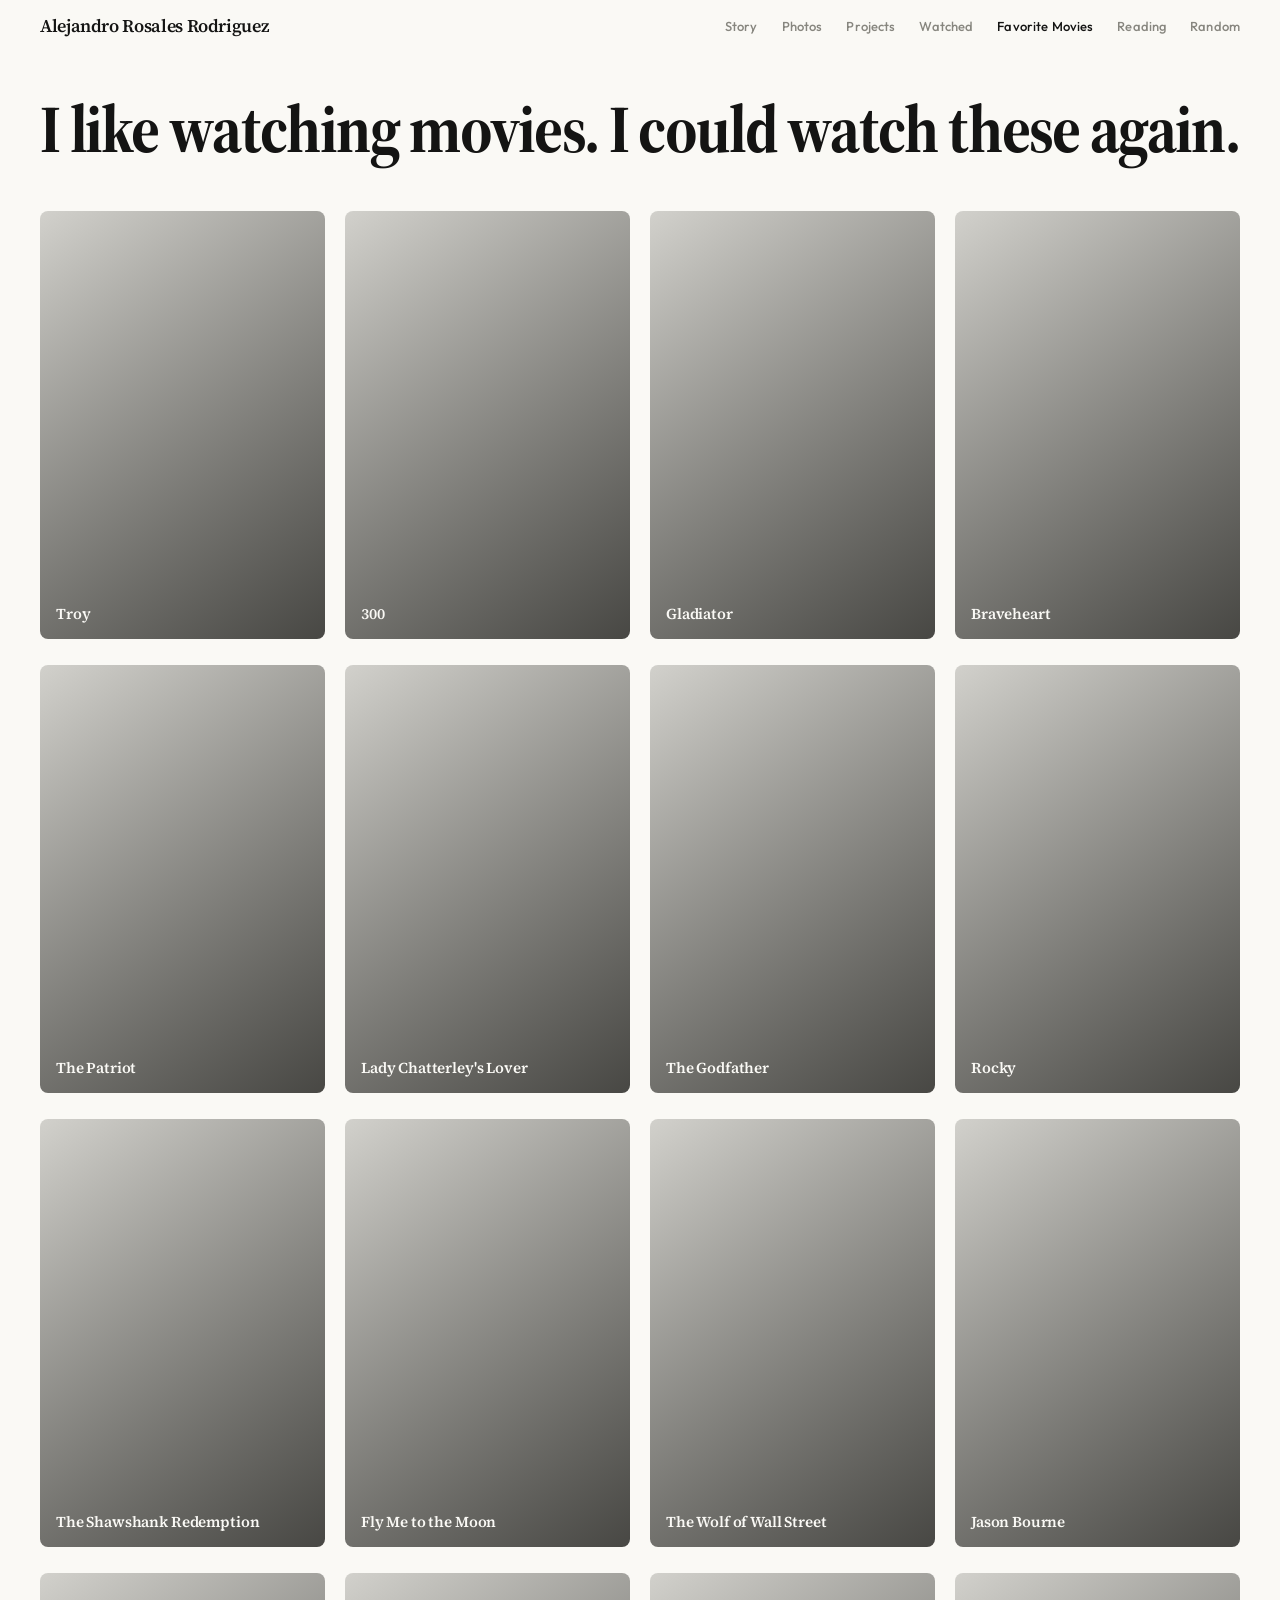
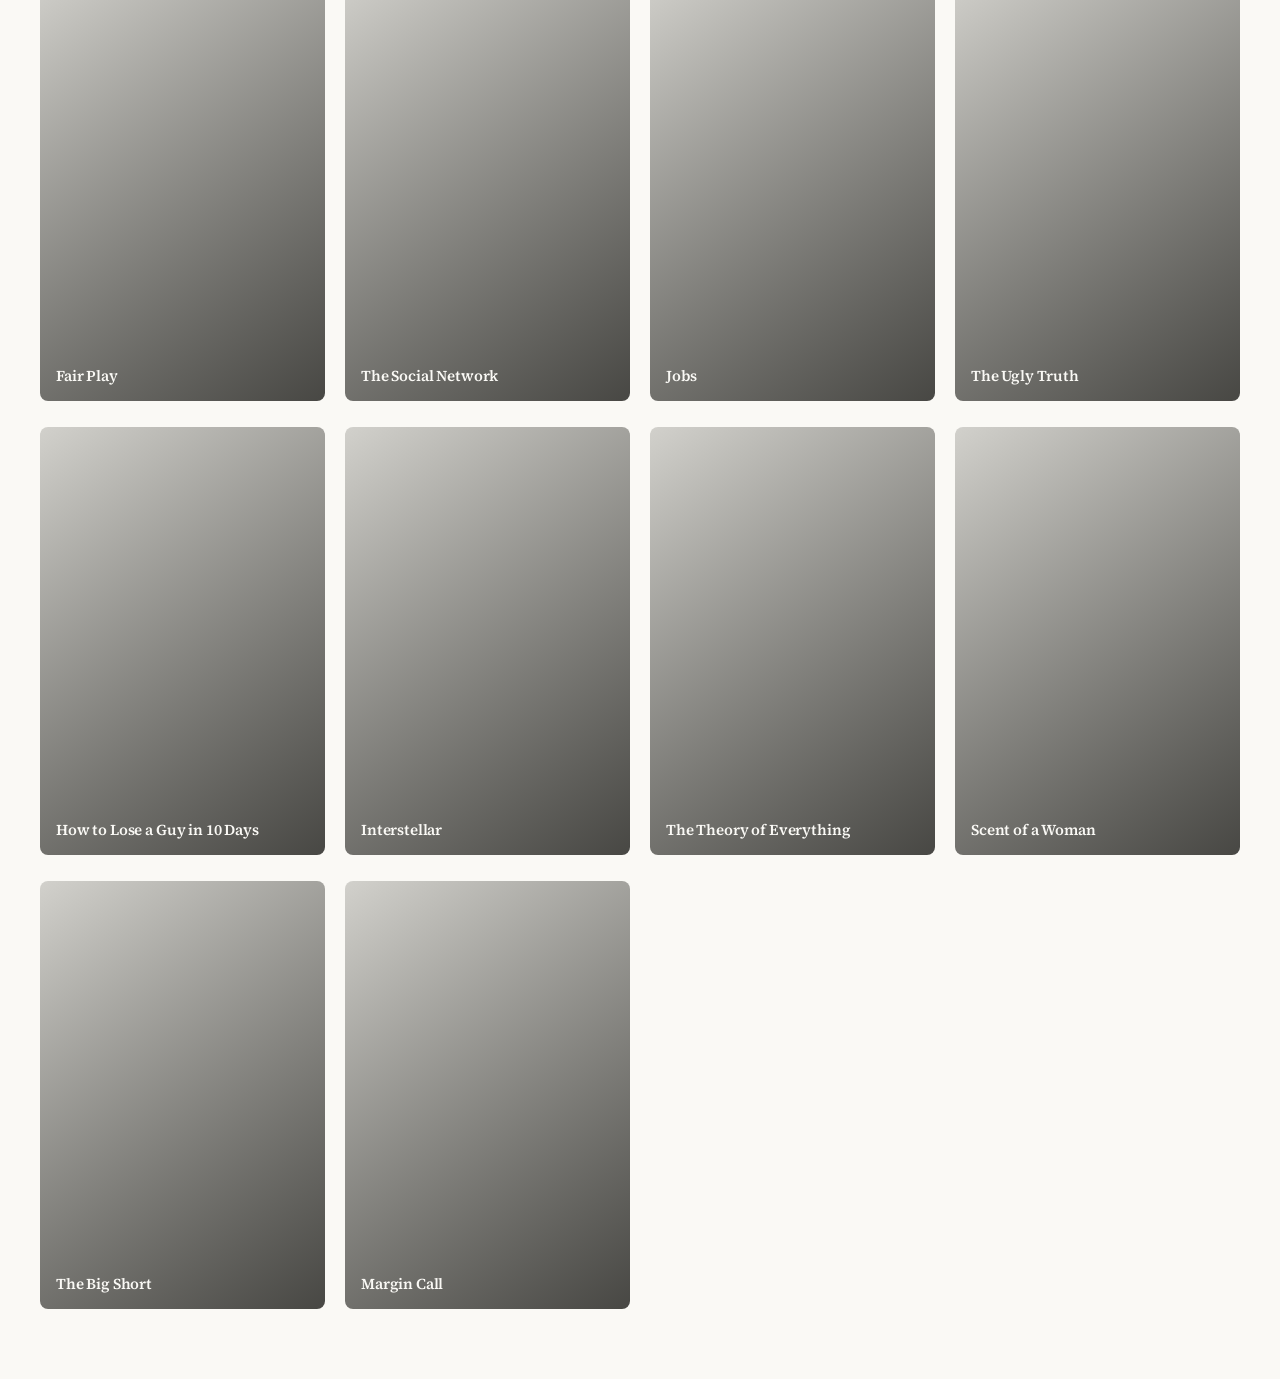
==== favorite-movies/index.html @ 3bde3559 "Posters: freeze tile size while modal is open" ====
<!DOCTYPE html>
<html lang="en">
<head>
  <link rel="icon" href="/favicon.ico" sizes="any">
  <link rel="icon" type="image/png" sizes="32x32" href="/favicon-32.png">
  <link rel="icon" type="image/png" sizes="16x16" href="/favicon-16.png">
  <link rel="apple-touch-icon" href="/apple-touch-icon.png">
  <meta charset="utf-8">
  <meta name="viewport" content="width=device-width, initial-scale=1">
  <title>Favorite Movies — Alejandro Rosales Rodriguez</title>
  <link rel="preconnect" href="https://fonts.googleapis.com">
  <link rel="preconnect" href="https://fonts.gstatic.com" crossorigin>
  <link href="https://fonts.googleapis.com/css2?family=Outfit:wght@400;500;600&family=Source+Serif+4:opsz,wght@8..60,400;8..60,600;8..60,700&display=swap" rel="stylesheet">
  <link rel="stylesheet" href="/css/site.css?v=feel9">
</head>
<body>
  <nav class="site-nav" aria-label="Primary">
    <a class="nav-mark" href="/">Alejandro Rosales Rodriguez</a>
    <ul class="nav-links">
      <li><a href="/story/">Story</a></li>
      <li><a href="/photos/">Photos</a></li>
      <li><a href="/projects/">Projects</a></li>
      <li><a href="/watched/">Watched</a></li>
      <li><a href="/favorite-movies/" class="is-active" aria-current="page">Favorite Movies</a></li>
      <li><a href="/reading/">Reading</a></li>
      <li><a href="/random/">Random</a></li>
    </ul>
  </nav>
  <main class="page page--watched page--favorites">
    <div class="favorites-statement-wrap" role="group" aria-label="I like watching movies. I could watch these again.">
      <svg class="favorites-statement-svg" viewBox="0 0 1000 86" width="100%" preserveAspectRatio="xMidYMid meet" overflow="visible" aria-hidden="true" focusable="false">
        <text x="0" y="63" textLength="1000" lengthAdjust="spacingAndGlyphs" font-family="'Source Serif 4', Georgia, serif" font-size="56" font-weight="700" letter-spacing="-1.5">I like watching movies. I could watch these again.</text>
      </svg>
    </div>
    <ul class="poster-grid" id="poster-grid" aria-label="Favorite movies"></ul>
  </main>

  <div class="modal" id="movie-modal" aria-hidden="true" role="dialog" aria-modal="true" aria-labelledby="modal-title">
    <button type="button" class="modal-backdrop" id="modal-backdrop" tabindex="-1" aria-label="Close"></button>
    <div class="modal-panel">
      <button type="button" class="modal-close" id="modal-close" aria-label="Close">&times;</button>
      <h2 class="modal-title" id="modal-title"></h2>
      <p class="modal-year" id="modal-year"></p>
      <p class="modal-note" id="modal-note" hidden></p>
    </div>
  </div>

  <script src="/js/favorites.js?v=feel9" defer></script>
</body>
</html>
---- css/site.css ----
/* Design tokens — Alejandro Rosales Rodriguez */
:root {
  --bg: #FAF9F5;
  --ink: #141413;
  --muted: #87867F;
  --clay: #D97757;

  --font-serif: "Source Serif 4", "Source Serif Pro", Georgia, serif;
  --font-sans: Outfit, system-ui, -apple-system, sans-serif;

  --nav-h: 3.25rem;
  --pad-x: clamp(1.25rem, 4vw, 2.5rem);
  --radius-poster: 8px;
  --ease: cubic-bezier(0.22, 1, 0.36, 1);
}

*,
*::before,
*::after {
  box-sizing: border-box;
}

html {
  -webkit-text-size-adjust: 100%;
  scroll-behavior: smooth;
}

body {
  margin: 0;
  min-height: 100vh;
  background: var(--bg);
  color: var(--ink);
  font-family: var(--font-sans);
  font-weight: 400;
  font-size: 15px;
  line-height: 1.5;
  -webkit-font-smoothing: antialiased;
  -moz-osx-font-smoothing: grayscale;
}

a {
  color: inherit;
  text-decoration: none;
}

a:hover {
  color: var(--ink);
}

img {
  max-width: 100%;
  display: block;
}

/* ——— Thin nav ——— */
.site-nav {
  position: sticky;
  top: 0;
  z-index: 40;
  display: flex;
  align-items: center;
  justify-content: space-between;
  gap: 1rem;
  height: var(--nav-h);
  padding: 0 var(--pad-x);
  background: color-mix(in srgb, var(--bg) 92%, transparent);
  backdrop-filter: blur(10px);
  -webkit-backdrop-filter: blur(10px);
}

.nav-mark {
  font-family: var(--font-serif);
  font-size: 1.125rem;
  font-weight: 600;
  letter-spacing: -0.02em;
  line-height: 1;
  color: var(--ink);
  white-space: nowrap;
  flex-shrink: 0;
}

.nav-links {
  display: flex;
  align-items: center;
  gap: clamp(0.85rem, 2.5vw, 1.5rem);
  list-style: none;
  margin: 0;
  padding: 0;
}

.nav-links a {
  font-family: var(--font-sans);
  font-size: 0.8125rem;
  font-weight: 500;
  letter-spacing: 0.01em;
  color: var(--muted);
  transition: color 0.2s var(--ease);
}

.nav-links a:hover {
  color: var(--ink);
}

.nav-links a.is-active {
  color: var(--ink);
}

/* ——— Page shells ——— */
.page {
  padding: 0 var(--pad-x) 4rem;
}

.page--home,
.page--stub {
  display: flex;
  flex-direction: column;
  min-height: calc(100vh - var(--nav-h));
  justify-content: center;
  padding-bottom: 6rem;
}

.quiet-line {
  font-family: var(--font-serif);
  font-size: clamp(1.25rem, 3vw, 1.75rem);
  font-weight: 400;
  letter-spacing: -0.02em;
  color: var(--muted);
  margin: 0;
  max-width: 28ch;
}

.quiet-line a {
  color: var(--ink);
  border-bottom: 1px solid color-mix(in srgb, var(--ink) 25%, transparent);
  transition: border-color 0.2s var(--ease);
}

.quiet-line a:hover {
  border-bottom-color: var(--ink);
}

.quiet-empty {
  font-family: var(--font-sans);
  font-size: 0.875rem;
  color: var(--muted);
  margin: 0;
  letter-spacing: 0.02em;
}

/* ——— Movies: no H1, headerless ——— */
.page--movies,
.page--watchlist,
.page--watched {
  padding-top: 1.5rem;
}

.poster-grid {
  display: grid;
  grid-template-columns: repeat(2, 1fr);
  gap: clamp(0.75rem, 2vw, 1.25rem);
  list-style: none;
  margin: 0;
  padding: 0;
}

@media (min-width: 720px) {
  .poster-grid {
    grid-template-columns: repeat(4, minmax(0, 1fr));
  }
}

.poster-card {
  position: relative;
  margin: 0;
  padding: 0;
  border: 0;
  background: transparent;
  cursor: pointer;
  width: 100%;
  text-align: left;
  font: inherit;
  color: inherit;
  -webkit-tap-highlight-color: transparent;
}

.poster-frame {
  position: relative;
  width: 100%;
  aspect-ratio: 2 / 3;
  border-radius: var(--radius-poster);
  overflow: hidden;
  border: 0;
  outline: none;
  box-shadow: none;
  background: color-mix(in srgb, var(--muted) 18%, var(--bg));
  transform: scale(1);
  /* Release / settle — Apple ease-out */
  transition: transform 200ms cubic-bezier(0.22, 1, 0.36, 1);
}

@media (hover: hover) and (pointer: fine) {
  .poster-card:hover .poster-frame {
    transform: scale(1.015);
    transition-duration: 240ms;
  }
}

.poster-card:focus-visible {
  outline: none;
}

.poster-card:focus-visible .poster-frame {
  transform: scale(1.015);
  outline: 2px solid var(--clay);
  outline-offset: 3px;
}

/* Press overrides hover — snappy in, no filter/shadow */
.poster-card.is-pressed .poster-frame,
.poster-card.is-pressed:hover .poster-frame,
.poster-card:active .poster-frame {
  transform: scale(0.97);
  transition-duration: 80ms;
  transition-timing-function: cubic-bezier(0.25, 0.1, 0.25, 1);
}

/* While modal is open: freeze all poster sizes — no hover/press jump under the dim */
body.modal-open .poster-card .poster-frame,
body.modal-open .poster-card:hover .poster-frame,
body.modal-open .poster-card:active .poster-frame,
body.modal-open .poster-card.is-pressed .poster-frame,
body.modal-open .poster-card:focus-visible .poster-frame {
  transform: scale(1);
  transition: none;
}


.poster-frame img {
  width: 100%;
  height: 100%;
  object-fit: cover;
  border: 0;
  display: block;
}

/* Gradient placeholder when poster fails / missing */
.poster-placeholder {
  width: 100%;
  height: 100%;
  display: flex;
  align-items: flex-end;
  padding: 1rem;
  background: linear-gradient(
    145deg,
    color-mix(in srgb, var(--muted) 35%, var(--bg)),
    color-mix(in srgb, var(--ink) 55%, var(--muted))
  );
}

.poster-placeholder::after {
  content: attr(data-title);
  font-family: var(--font-serif);
  font-size: clamp(0.75rem, 1.8vw, 0.95rem);
  font-weight: 600;
  color: var(--bg);
  line-height: 1.25;
  letter-spacing: -0.01em;
}

/* ——— Detail modal ——— */
.modal {
  position: fixed;
  inset: 0;
  z-index: 60;
  display: flex;
  align-items: center;
  justify-content: center;
  padding: 1.5rem;
  opacity: 0;
  visibility: hidden;
  pointer-events: none;
  transition: opacity 0.25s var(--ease), visibility 0.25s var(--ease);
}

.modal.is-open {
  opacity: 1;
  visibility: visible;
  pointer-events: auto;
}

.modal-backdrop {
  position: absolute;
  inset: 0;
  background: color-mix(in srgb, var(--ink) 35%, transparent);
  border: 0;
  cursor: pointer;
  padding: 0;
}

.modal-panel {
  position: relative;
  z-index: 1;
  width: min(100%, 22rem);
  background: var(--bg);
  border-radius: 14px;
  padding: 1.75rem 1.5rem 1.5rem;
  box-shadow: 0 24px 64px color-mix(in srgb, var(--ink) 20%, transparent);
  transform: translateY(8px) scale(0.98);
  transition: transform 0.3s var(--ease);
}

.modal.is-open .modal-panel {
  transform: none;
}

.modal-title {
  font-family: var(--font-serif);
  font-size: 1.375rem;
  font-weight: 600;
  letter-spacing: -0.025em;
  line-height: 1.2;
  margin: 0 0 0.35rem;
  color: var(--ink);
}

.modal-year {
  font-family: var(--font-sans);
  font-size: 0.8125rem;
  font-weight: 500;
  color: var(--muted);
  margin: 0 0 1rem;
}

.modal-note {
  font-family: var(--font-sans);
  font-size: 0.875rem;
  color: var(--ink);
  margin: 0;
  line-height: 1.55;
}

.modal-close {
  position: absolute;
  top: 0.75rem;
  right: 0.75rem;
  width: 2rem;
  height: 2rem;
  border: 0;
  background: transparent;
  color: var(--muted);
  font-size: 1.25rem;
  line-height: 1;
  cursor: pointer;
  border-radius: 6px;
  display: flex;
  align-items: center;
  justify-content: center;
  transition: color 0.15s var(--ease), background 0.15s var(--ease);
}

.modal-close:hover {
  color: var(--ink);
  background: color-mix(in srgb, var(--muted) 15%, transparent);
}

.sr-only {
  position: absolute;
  width: 1px;
  height: 1px;
  padding: 0;
  margin: -1px;
  overflow: hidden;
  clip: rect(0, 0, 0, 0);
  white-space: nowrap;
  border: 0;
}

.movies-status {
  font-family: var(--font-sans);
  font-size: 0.875rem;
  color: var(--muted);
  margin: 2rem 0 0;
}

body.modal-open {
  overflow: hidden;
}

/* ——— Filter row + expand-left search (Designer) ——— */
.filter-row {
  display: grid;
  grid-template-columns: minmax(0, 1fr) auto;
  align-items: start;
  column-gap: 1rem;
  row-gap: 0.65rem;
  padding: 0.75rem 0 1.25rem;
}

.filter-row__cats,
.watch-filter {
  display: flex;
  flex-wrap: wrap;
  align-items: center;
  gap: 0.5rem 0.875rem;
  min-width: 0;
  padding: 0;
  margin: 0;
}

.watch-filter button {
  appearance: none;
  -webkit-appearance: none;
  margin: 0;
  padding: 0;
  border: 0;
  background: transparent;
  font-family: var(--font-sans);
  font-size: 0.8125rem;
  font-weight: 500;
  letter-spacing: 0.01em;
  line-height: 28px;
  color: var(--muted);
  cursor: pointer;
  transition: color 0.2s var(--ease);
  -webkit-tap-highlight-color: transparent;
}

.watch-filter button:hover {
  color: var(--ink);
}

.watch-filter button.is-active {
  color: var(--ink);
}

.watch-filter button:focus-visible {
  outline: 2px solid var(--clay);
  outline-offset: 3px;
  border-radius: 2px;
}

.search {
  grid-column: 2;
  grid-row: 1;
  display: flex;
  flex-direction: row-reverse;
  align-items: center;
  justify-self: end;
  align-self: start;
  height: 28px;
  width: max-content;
  max-width: min(320px, 70vw);
  position: relative;
  z-index: 2;
}

.search__toggle {
  flex: 0 0 auto;
  width: 28px;
  height: 28px;
  display: inline-flex;
  align-items: center;
  justify-content: center;
  margin: 0;
  padding: 0;
  border: 0;
  background: transparent;
  color: var(--ink);
  opacity: 0.55;
  cursor: pointer;
  line-height: 0;
  transition: opacity 0.2s var(--ease), color 0.2s var(--ease);
  -webkit-tap-highlight-color: transparent;
}

.search__toggle:hover,
.search[data-open="true"] .search__toggle {
  opacity: 1;
  color: var(--ink);
}

.search__toggle:focus-visible {
  outline: 2px solid var(--clay);
  outline-offset: 3px;
  border-radius: 2px;
}

.search__toggle svg {
  display: block;
  width: 18px;
  height: 18px;
  flex-shrink: 0;
}

.search__field {
  display: grid;
  grid-template-columns: 0fr;
  transition: grid-template-columns 220ms var(--ease);
  overflow: hidden;
}

.search[data-open="true"] .search__field {
  grid-template-columns: 1fr;
}

.search[data-open="false"] .search__field {
  pointer-events: none;
}

.search__field-inner {
  min-width: 0;
  overflow: hidden;
  position: relative;
  display: flex;
  align-items: center;
}

.search__input {
  width: clamp(160px, 28vw, 260px);
  max-width: 100%;
  height: 32px;
  box-sizing: border-box;
  margin: 0 4px 0 0;
  padding: 0 28px 0 8px;
  border: 0;
  border-bottom: 1px solid color-mix(in srgb, var(--ink) 18%, transparent);
  border-radius: 0;
  background: transparent;
  color: var(--ink);
  font-family: var(--font-sans);
  font-size: 0.875rem;
  font-weight: 500;
  line-height: 1;
  outline: none;
  -webkit-appearance: none;
  appearance: none;
}

.search__input::-webkit-search-decoration,
.search__input::-webkit-search-cancel-button {
  -webkit-appearance: none;
  appearance: none;
  display: none;
}

.search__input::placeholder {
  color: var(--muted);
  opacity: 1;
}

.search__input:focus {
  border-bottom-color: color-mix(in srgb, var(--ink) 45%, transparent);
}

.search__clear {
  position: absolute;
  right: 0;
  top: 50%;
  transform: translateY(-50%);
  width: 28px;
  height: 28px;
  margin: 0;
  padding: 0;
  border: 0;
  background: transparent;
  color: var(--muted);
  font-size: 1.125rem;
  line-height: 1;
  cursor: pointer;
  -webkit-tap-highlight-color: transparent;
}

.search__clear:hover {
  color: var(--ink);
}


/* ——— Favorite Movies statement ——— */
.page--favorites .favorites-statement-wrap {
  width: 100%;
  margin: 0 0 2rem;
  overflow: visible;
}

.page--favorites .favorites-statement-svg {
  display: block;
  width: 100%;
  height: auto;
  overflow: visible;
}

.page--favorites .favorites-statement-svg text {
  fill: var(--ink);
}

/* ——— Reading ——— */
.page--reading {
  padding-top: 1.5rem;
  padding-bottom: 3rem;
}

.reading-grid {
  display: grid;
  grid-template-columns: repeat(2, minmax(0, 1fr));
  gap: 1rem;
  list-style: none;
  margin: 0;
  padding: 0;
}

.reading-grid > li {
  min-width: 0;
  max-width: 100%;
}

.reading-card {
  display: flex;
  flex-direction: column;
  gap: 0.55rem;
  min-width: 0;
  color: inherit;
  text-decoration: none;
  -webkit-tap-highlight-color: transparent;
}

.reading-card:hover {
  color: inherit;
}

.reading-cover {
  position: relative;
  width: 100%;
  aspect-ratio: 2 / 3;
  border-radius: 8px;
  overflow: hidden;
  background: color-mix(in srgb, var(--muted) 18%, var(--bg));
  transition: transform 0.3s var(--ease);
}

.reading-card:hover .reading-cover {
  transform: scale(1.01);
}

.reading-cover img {
  width: 100%;
  height: 100%;
  max-width: 100%;
  object-fit: cover;
  object-position: center top;
  display: block;
  border: 0;
}

.reading-meta {
  display: flex;
  flex-direction: column;
  gap: 0.1rem;
  min-width: 0;
}

.reading-title {
  margin: 0;
  font-family: var(--font-sans);
  font-weight: 600;
  font-size: 0.875rem;
  line-height: 1.3;
  color: var(--ink);
  white-space: nowrap;
  overflow: hidden;
  text-overflow: ellipsis;
}

.reading-author,
.reading-date {
  margin: 0;
  font-family: var(--font-sans);
  font-weight: 400;
  font-size: 0.75rem;
  line-height: 1.3;
  color: var(--muted);
  white-space: nowrap;
  overflow: hidden;
  text-overflow: ellipsis;
}

@media (min-width: 720px) {
  .reading-grid {
    grid-template-columns: repeat(4, minmax(0, 1fr));
    gap: 1.125rem;
  }
}

@media (min-width: 1100px) {
  .reading-grid {
    grid-template-columns: repeat(5, minmax(0, 1fr));
    gap: 1.25rem;
  }
}
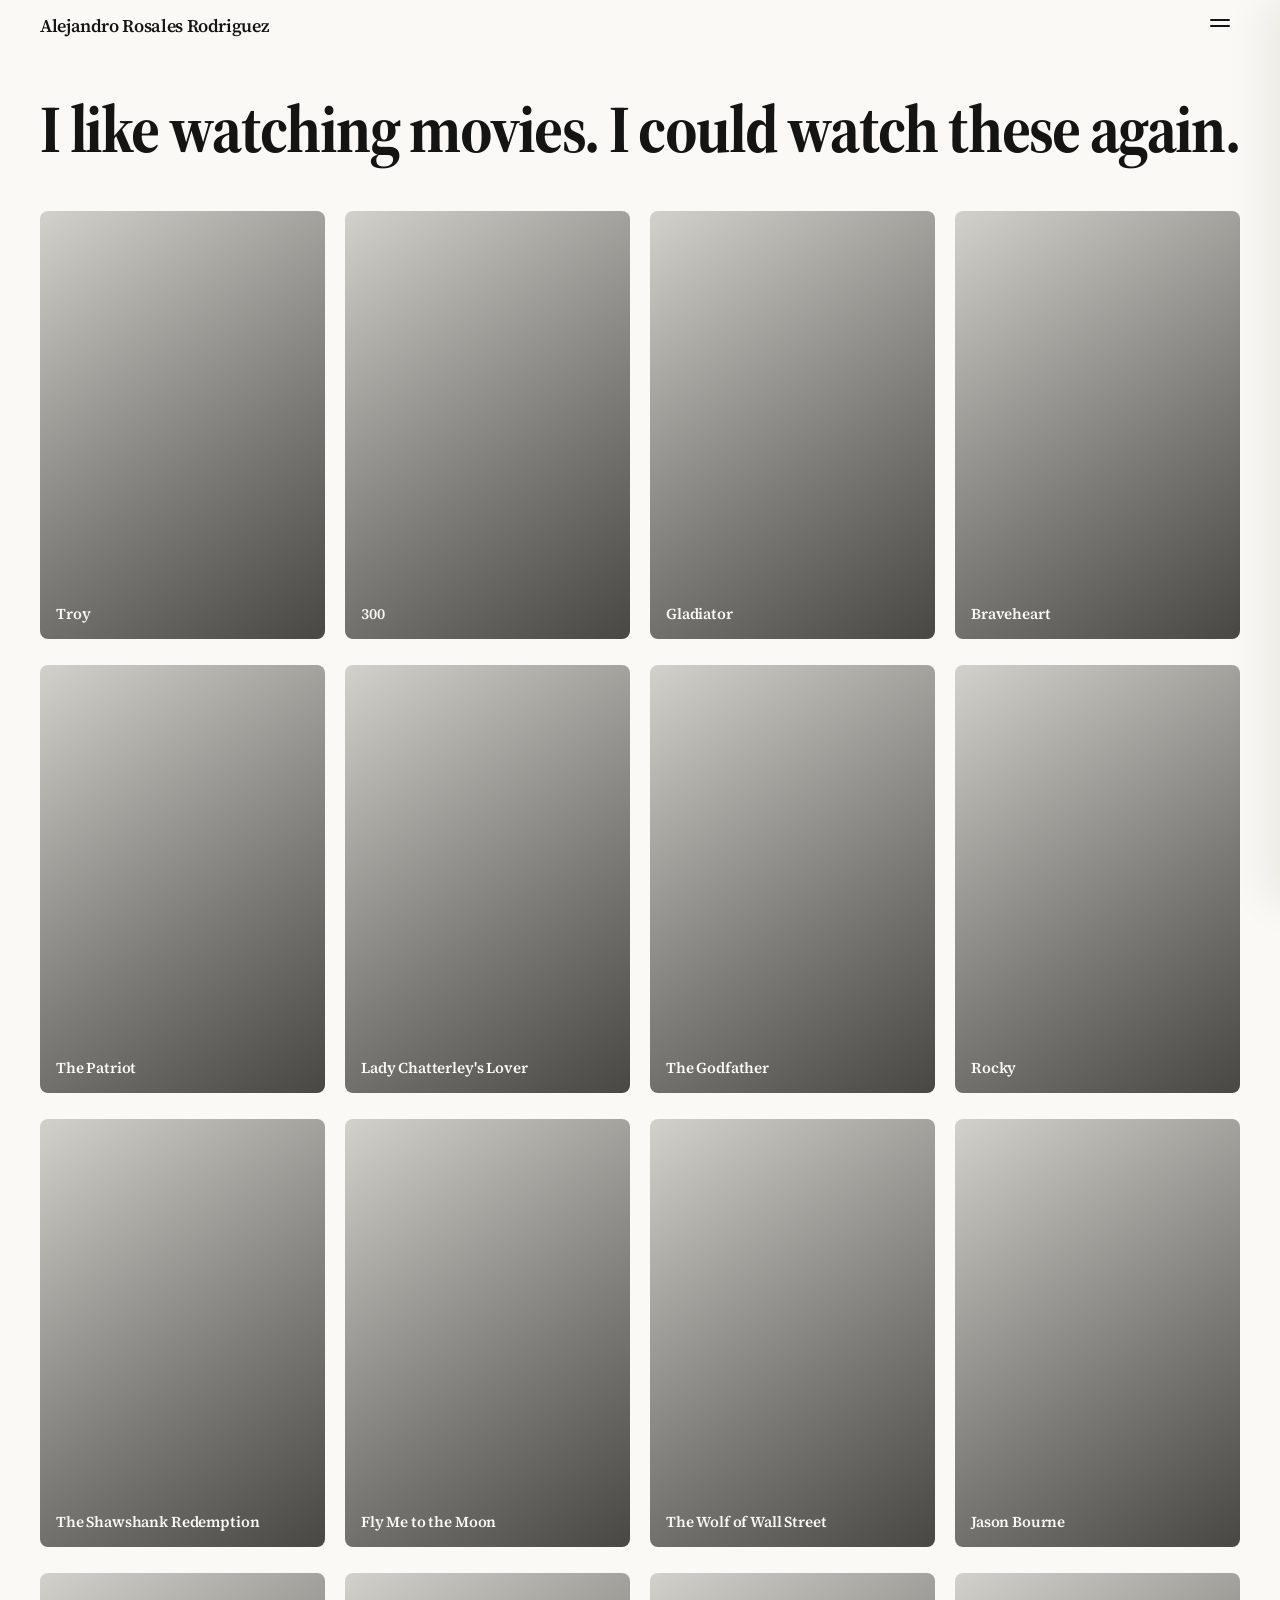
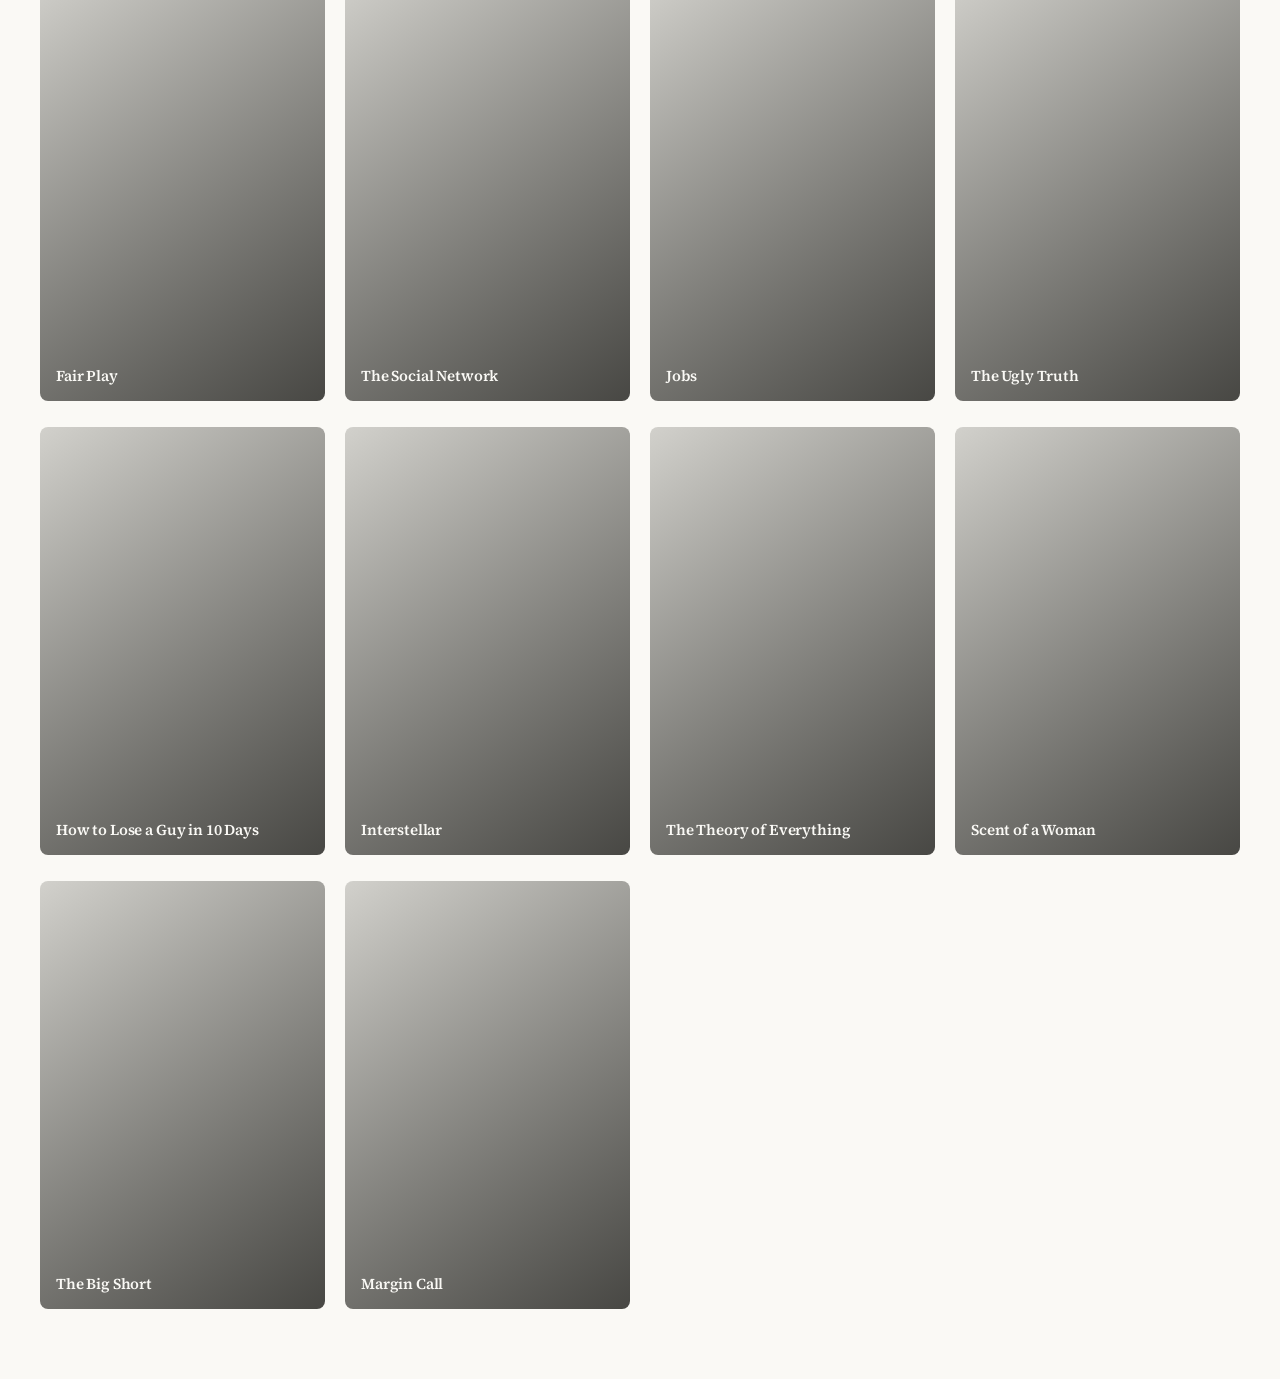
==== commit 746e14f9: "Home landing + right drawer nav; add Technology/Teaching Spanish/Music/Travel" ====
--- a/favorite-movies/index.html
+++ b/favorite-movies/index.html
@@ -7,25 +7,36 @@
   <link rel="apple-touch-icon" href="/apple-touch-icon.png">
   <meta charset="utf-8">
   <meta name="viewport" content="width=device-width, initial-scale=1">
-  <title>Favorite Movies — Alejandro Rosales Rodriguez</title>
+  <title>Alejandro Rosales Rodriguez</title>
   <link rel="preconnect" href="https://fonts.googleapis.com">
   <link rel="preconnect" href="https://fonts.gstatic.com" crossorigin>
   <link href="https://fonts.googleapis.com/css2?family=Outfit:wght@400;500;600&family=Source+Serif+4:opsz,wght@8..60,400;8..60,600;8..60,700&display=swap" rel="stylesheet">
-  <link rel="stylesheet" href="/css/site.css?v=feel9">
+  <link rel="stylesheet" href="/css/site.css?v=sidebar1">
 </head>
 <body>
   <nav class="site-nav" aria-label="Primary">
     <a class="nav-mark" href="/">Alejandro Rosales Rodriguez</a>
-    <ul class="nav-links">
-      <li><a href="/story/">Story</a></li>
-      <li><a href="/photos/">Photos</a></li>
-      <li><a href="/projects/">Projects</a></li>
-      <li><a href="/watched/">Watched</a></li>
-      <li><a href="/favorite-movies/" class="is-active" aria-current="page">Favorite Movies</a></li>
-      <li><a href="/reading/">Reading</a></li>
-      <li><a href="/random/">Random</a></li>
-    </ul>
+    <button type="button" class="nav-toggle" id="nav-toggle" aria-expanded="false" aria-controls="site-drawer" aria-label="Open menu">
+      <span class="nav-toggle__bars" aria-hidden="true"></span>
+    </button>
   </nav>
+  <div class="nav-drawer" id="site-drawer" aria-hidden="true">
+    <button type="button" class="nav-drawer__backdrop" id="nav-backdrop" tabindex="-1" aria-label="Close menu"></button>
+    <aside class="nav-drawer__panel" role="dialog" aria-modal="true" aria-label="Menu">
+      <button type="button" class="nav-drawer__close" id="nav-close" aria-label="Close menu">&times;</button>
+      <ul class="nav-drawer__links">
+        <li><a href="/story/">Story</a></li>
+        <li><a href="/technology/">Technology</a></li>
+        <li><a href="/teaching-spanish/">Teaching Spanish</a></li>
+        <li><a href="/music/">Music</a></li>
+        <li><a href="/travel/">Travel</a></li>
+        <li><a href="/projects/">Projects</a></li>
+        <li><a href="/watched/">Watched</a></li>
+        <li><a href="/favorite-movies/" class="is-active" aria-current="page">Favorite Movies</a></li>
+        <li><a href="/reading/">Reading</a></li>
+      </ul>
+    </aside>
+  </div>
   <main class="page page--watched page--favorites">
     <div class="favorites-statement-wrap" role="group" aria-label="I like watching movies. I could watch these again.">
       <svg class="favorites-statement-svg" viewBox="0 0 1000 86" width="100%" preserveAspectRatio="xMidYMid meet" overflow="visible" aria-hidden="true" focusable="false">
@@ -45,6 +56,7 @@
     </div>
   </div>
 
-  <script src="/js/favorites.js?v=feel9" defer></script>
+  <script src="/js/favorites.js?v=feel11" defer></script>
+  <script src="/js/nav.js?v=sidebar1" defer></script>
 </body>
 </html>
--- a/css/site.css
+++ b/css/site.css
@@ -52,7 +52,7 @@
   display: block;
 }
 
-/* ——— Thin nav ——— */
+/* ——— Thin nav + right drawer ——— */
 .site-nav {
   position: sticky;
   top: 0;
@@ -79,30 +79,132 @@
   flex-shrink: 0;
 }
 
-.nav-links {
-  display: flex;
+.nav-toggle {
+  display: inline-flex;
   align-items: center;
-  gap: clamp(0.85rem, 2.5vw, 1.5rem);
+  justify-content: center;
+  width: 2.5rem;
+  height: 2.5rem;
+  margin: 0;
+  padding: 0;
+  border: 0;
+  background: transparent;
+  color: var(--ink);
+  cursor: pointer;
+  -webkit-tap-highlight-color: transparent;
+}
+
+.nav-toggle__bars {
+  position: relative;
+  display: block;
+  width: 1.25rem;
+  height: 1.5px;
+  background: currentColor;
+  border-radius: 1px;
+}
+
+.nav-toggle__bars::before {
+  content: "";
+  position: absolute;
+  left: 0;
+  top: -6px;
+  width: 1.25rem;
+  height: 1.5px;
+  background: currentColor;
+  border-radius: 1px;
+}
+
+.nav-drawer {
+  position: fixed;
+  inset: 0;
+  z-index: 50;
+  pointer-events: none;
+}
+
+.nav-drawer.is-open {
+  pointer-events: auto;
+}
+
+.nav-drawer__backdrop {
+  position: absolute;
+  inset: 0;
+  margin: 0;
+  padding: 0;
+  border: 0;
+  background: color-mix(in srgb, var(--ink) 28%, transparent);
+  opacity: 0;
+  transition: opacity 220ms var(--ease);
+  cursor: pointer;
+}
+
+.nav-drawer.is-open .nav-drawer__backdrop {
+  opacity: 1;
+}
+
+.nav-drawer__panel {
+  position: absolute;
+  top: 0;
+  right: 0;
+  height: 100%;
+  width: min(20rem, 86vw);
+  background: var(--bg);
+  box-shadow: -12px 0 40px color-mix(in srgb, var(--ink) 8%, transparent);
+  padding: 1.25rem 1.5rem 2rem;
+  transform: translateX(100%);
+  transition: transform 280ms var(--ease);
+  display: flex;
+  flex-direction: column;
+}
+
+.nav-drawer.is-open .nav-drawer__panel {
+  transform: translateX(0);
+}
+
+.nav-drawer__close {
+  align-self: flex-end;
+  width: 2.25rem;
+  height: 2.25rem;
+  margin: 0 0 1rem;
+  padding: 0;
+  border: 0;
+  background: transparent;
+  color: var(--muted);
+  font-size: 1.5rem;
+  line-height: 1;
+  cursor: pointer;
+}
+
+.nav-drawer__close:hover {
+  color: var(--ink);
+}
+
+.nav-drawer__links {
   list-style: none;
   margin: 0;
   padding: 0;
-}
-
-.nav-links a {
+  display: flex;
+  flex-direction: column;
+  gap: 0.35rem;
+}
+
+.nav-drawer__links a {
+  display: block;
+  padding: 0.55rem 0.15rem;
   font-family: var(--font-sans);
-  font-size: 0.8125rem;
+  font-size: 1rem;
   font-weight: 500;
   letter-spacing: 0.01em;
   color: var(--muted);
   transition: color 0.2s var(--ease);
 }
 
-.nav-links a:hover {
-  color: var(--ink);
-}
-
-.nav-links a.is-active {
-  color: var(--ink);
+.nav-drawer__links a:hover,
+.nav-drawer__links a.is-active {
+  color: var(--ink);
+}
+
+body.nav-open {
+  overflow: hidden;
 }
 
 /* ——— Page shells ——— */
@@ -229,7 +331,17 @@
 body.modal-open .poster-card:hover .poster-frame,
 body.modal-open .poster-card:active .poster-frame,
 body.modal-open .poster-card.is-pressed .poster-frame,
-body.modal-open .poster-card:focus-visible .poster-frame {
+body.modal-open .poster-card:focus-visible .poster-frame,
+body.modal-open .reading-card .reading-cover,
+body.modal-open .reading-card:hover .reading-cover,
+body.modal-open .reading-card:active .reading-cover,
+body.modal-open .reading-card.is-pressed .reading-cover,
+body.modal-open .reading-card:focus-visible .reading-cover,
+body.modal-open .reading-top3__card .reading-cover,
+body.modal-open .reading-top3__card:hover .reading-cover,
+body.modal-open .reading-top3__card:active .reading-cover,
+body.modal-open .reading-top3__card.is-pressed .reading-cover,
+body.modal-open .reading-top3__card:focus-visible .reading-cover {
   transform: scale(1);
   transition: none;
 }
@@ -595,8 +707,185 @@
 
 /* ——— Reading ——— */
 .page--reading {
-  padding-top: 1.5rem;
+  padding-top: 0;
   padding-bottom: 3rem;
+}
+
+.reading-hero {
+  display: grid;
+  grid-template-columns: minmax(0, 1.15fr) minmax(0, 0.85fr);
+  gap: 32px;
+  align-items: stretch;
+  max-width: 1280px;
+  margin: 0 auto;
+  padding: 40px 28px 48px;
+}
+
+.reading-hero__statement {
+  margin: 0;
+  max-width: 14ch;
+  align-self: center;
+  font-family: "Source Serif 4", Georgia, serif;
+  font-weight: 700;
+  font-size: clamp(2.5rem, 6.5vw, 5.25rem);
+  line-height: 1.08;
+  letter-spacing: -0.02em;
+  color: #141413;
+}
+
+.reading-hero__photo {
+  margin: 0;
+  min-width: 0;
+}
+
+.reading-hero__photo img {
+  display: block;
+  width: 100%;
+  height: auto;
+  aspect-ratio: 5 / 6;
+  object-fit: cover;
+  object-position: 70% 40%;
+  border-radius: 10px;
+}
+
+@media (max-width: 899px) {
+  .reading-hero {
+    grid-template-columns: 1fr;
+    gap: 20px;
+    padding: 28px 16px 36px;
+  }
+
+  .reading-hero__statement {
+    align-self: start;
+    font-size: clamp(2rem, 9vw, 3rem);
+  }
+}
+
+.reading-top3 {
+  display: grid;
+  grid-template-columns: minmax(0, 1.5fr) minmax(0, 1fr);
+  gap: 32px;
+  align-items: stretch;
+  max-width: 1280px;
+  margin: 0 auto;
+  padding: 48px 28px 56px;
+}
+
+.reading-top3__covers {
+  display: grid;
+  grid-template-columns: repeat(3, minmax(0, 1fr));
+  gap: 15px;
+  list-style: none;
+  margin: 0;
+  padding: 0;
+  min-width: 0;
+}
+
+.reading-top3__covers > li {
+  min-width: 0;
+}
+
+.reading-top3__card {
+  display: block;
+  width: 100%;
+  margin: 0;
+  padding: 0;
+  border: 0;
+  background: transparent;
+  cursor: pointer;
+  text-align: left;
+  font: inherit;
+  color: inherit;
+  -webkit-tap-highlight-color: transparent;
+}
+
+.reading-top3__card:focus-visible {
+  outline: none;
+}
+
+.reading-top3__card:focus-visible .reading-cover {
+  outline: 2px solid var(--clay);
+  outline-offset: 3px;
+}
+
+.reading-top3__card .reading-cover {
+  border-radius: var(--radius-poster);
+}
+
+.reading-top3__statement {
+  margin: 0;
+  align-self: center;
+  font-family: "Source Serif 4", Georgia, serif;
+  font-weight: 700;
+  font-size: clamp(2.75rem, 5.5vw, 4rem); /* ~64px max — subordinate to hero couplet */
+  line-height: 1;
+  letter-spacing: -0.02em;
+  color: #141413;
+  white-space: nowrap;
+}
+
+@media (hover: hover) and (pointer: fine) {
+  .reading-top3__card:hover .reading-cover {
+    transform: scale(1.015);
+    transition-duration: 240ms;
+  }
+}
+
+.reading-top3__card.is-pressed .reading-cover,
+.reading-top3__card.is-pressed:hover .reading-cover,
+.reading-top3__card:active .reading-cover {
+  transform: scale(0.97);
+  transition-duration: 80ms;
+  transition-timing-function: cubic-bezier(0.25, 0.1, 0.25, 1);
+}
+
+@media (max-width: 899px) {
+  .reading-top3 {
+    grid-template-columns: 1fr;
+    gap: 16px;
+    padding: 36px 16px 48px;
+  }
+
+  .reading-top3__statement {
+    order: -1;
+    align-self: start;
+    font-size: clamp(2.5rem, 12vw, 4rem);
+  }
+
+  .reading-top3__covers {
+    gap: 11px;
+  }
+}
+
+
+.reading-shelf-statement-wrap {
+  width: 100%;
+  max-width: 1280px;
+  margin: 0 auto;
+  padding: 8px 28px 40px;
+  overflow: visible;
+}
+
+.reading-shelf-statement-svg {
+  display: block;
+  width: 100%;
+  height: auto;
+  overflow: visible;
+}
+
+.reading-shelf-statement-svg text {
+  fill: var(--ink);
+}
+
+@media (max-width: 899px) {
+  .reading-shelf-statement-wrap {
+    padding: 4px 16px 32px;
+  }
+}
+
+.page--reading .reading-grid {
+  margin-top: 0;
+  padding-top: 8px;
 }
 
 .reading-grid {
@@ -618,13 +907,29 @@
   flex-direction: column;
   gap: 0.55rem;
   min-width: 0;
+  width: 100%;
+  margin: 0;
+  padding: 0;
+  border: 0;
+  background: transparent;
+  cursor: pointer;
+  text-align: left;
+  font: inherit;
   color: inherit;
-  text-decoration: none;
   -webkit-tap-highlight-color: transparent;
 }
 
 .reading-card:hover {
   color: inherit;
+}
+
+.reading-card:focus-visible {
+  outline: none;
+}
+
+.reading-card:focus-visible .reading-cover {
+  outline: 2px solid var(--clay);
+  outline-offset: 3px;
 }
 
 .reading-cover {
@@ -634,11 +939,23 @@
   border-radius: 8px;
   overflow: hidden;
   background: color-mix(in srgb, var(--muted) 18%, var(--bg));
-  transition: transform 0.3s var(--ease);
-}
-
-.reading-card:hover .reading-cover {
-  transform: scale(1.01);
+  transform: scale(1);
+  transition: transform 200ms cubic-bezier(0.22, 1, 0.36, 1);
+}
+
+@media (hover: hover) and (pointer: fine) {
+  .reading-card:hover .reading-cover {
+    transform: scale(1.015);
+    transition-duration: 240ms;
+  }
+}
+
+.reading-card.is-pressed .reading-cover,
+.reading-card.is-pressed:hover .reading-cover,
+.reading-card:active .reading-cover {
+  transform: scale(0.97);
+  transition-duration: 80ms;
+  transition-timing-function: cubic-bezier(0.25, 0.1, 0.25, 1);
 }
 
 .reading-cover img {
@@ -696,3 +1013,52 @@
     gap: 1.25rem;
   }
 }
+
+
+/* ——— Home ——— */
+.home-hero {
+  max-width: 40rem;
+}
+
+.home-manifesto {
+  margin: 0 0 1.25rem;
+  font-family: var(--font-serif);
+  font-weight: 700;
+  font-size: clamp(1.75rem, 4.5vw, 2.75rem);
+  line-height: 1.2;
+  letter-spacing: -0.02em;
+  color: var(--ink);
+}
+
+.home-tagline {
+  margin: 0 0 2rem;
+  font-family: var(--font-serif);
+  font-weight: 400;
+  font-size: clamp(1.125rem, 2.5vw, 1.375rem);
+  line-height: 1.35;
+  letter-spacing: -0.01em;
+  color: var(--muted);
+}
+
+.home-social {
+  display: flex;
+  align-items: center;
+  gap: 1.1rem;
+  list-style: none;
+  margin: 0;
+  padding: 0;
+}
+
+.home-social__link {
+  display: inline-flex;
+  align-items: center;
+  justify-content: center;
+  width: 2.25rem;
+  height: 2.25rem;
+  color: var(--muted);
+  transition: color 0.2s var(--ease);
+}
+
+.home-social__link:hover {
+  color: var(--ink);
+}
